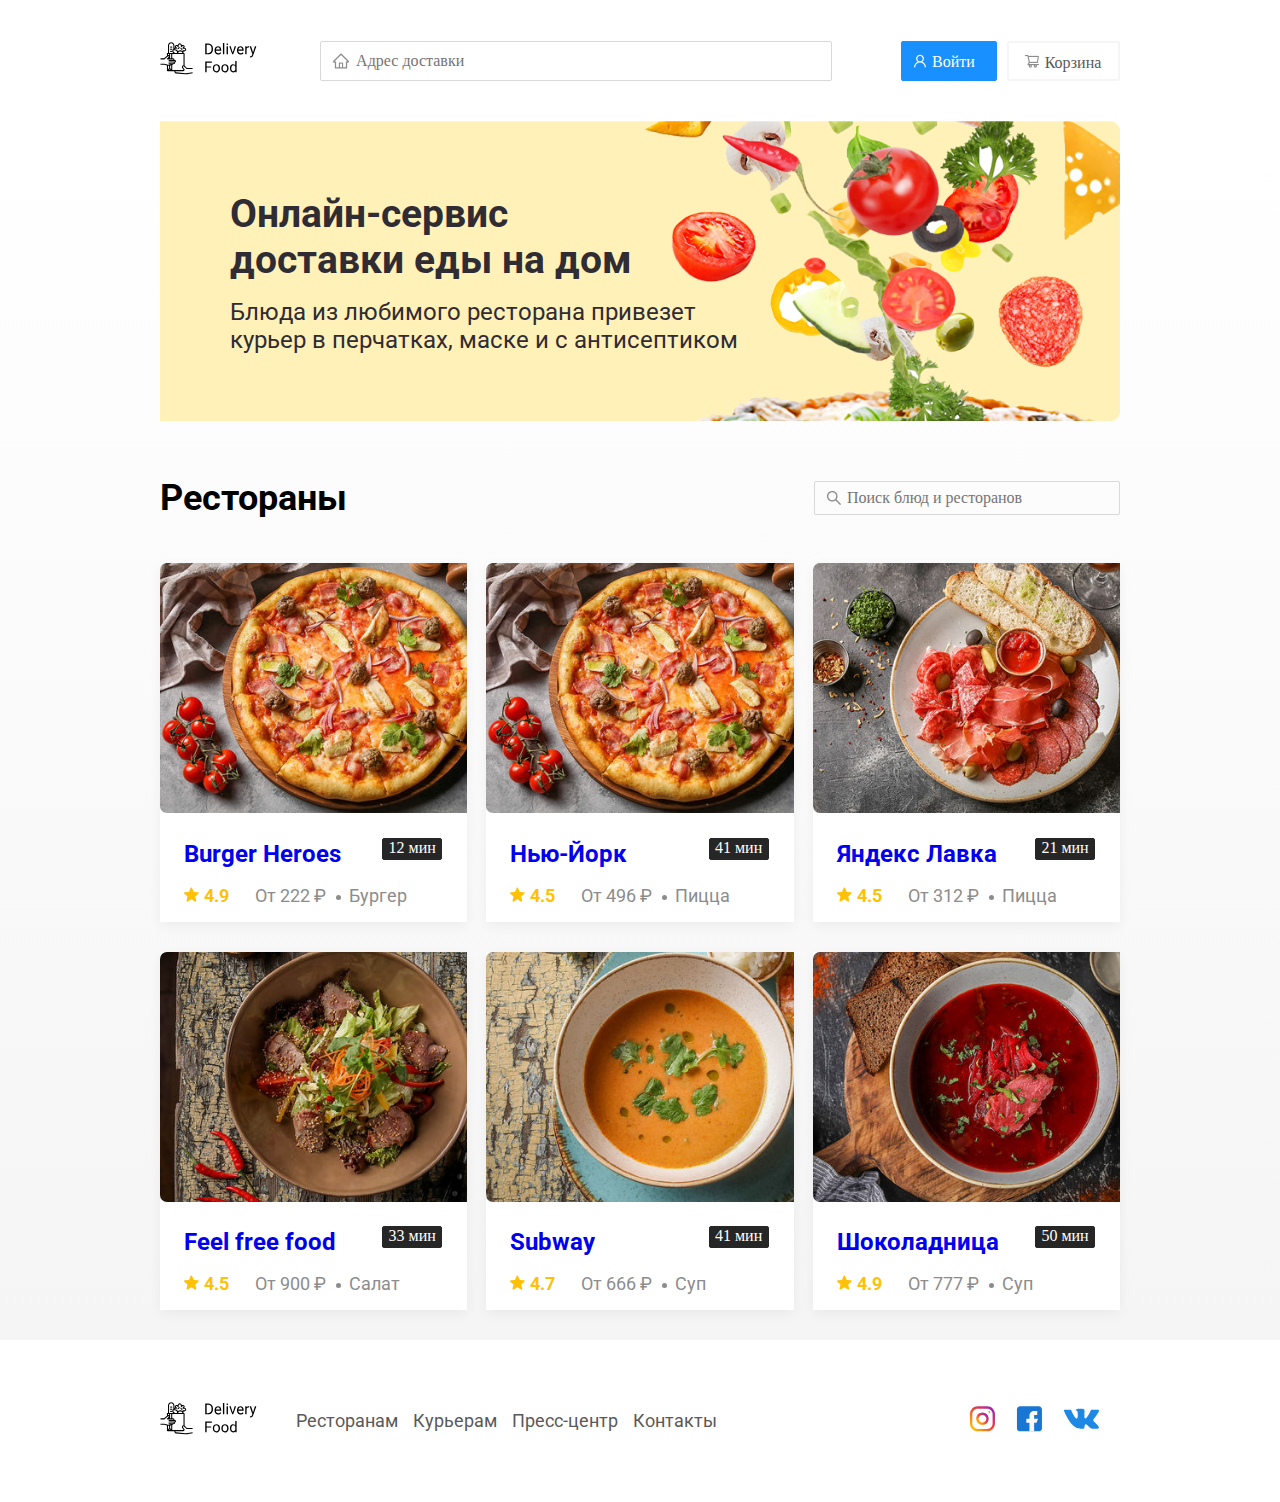
==== index.html @ 6ebc3831 "Add files via upload" ====
<!DOCTYPE html>
<html lang="en">

<head>
    <meta charset="UTF-8">
    <title>Delivery Food</title>
    <meta name="viewport" content="width=device-width, initial-scale=1.0">
    <link rel="stylesheet" href="css/normalize.css">
    <link rel="stylesheet" href="css/style.css">
    <link href="https://fonts.googleapis.com/css?family=Roboto:400,700&display=swap&subset=cyrillic" rel="stylesheet">


</head>

<body>
    <div class="container">
        <header class="header">
            <a href="/" target="_blank" rel="noopener noreferrer"><img src="images/logo.svg" alt="Delivery Food"
                    class="logo"></a>

            <input type="text" class="input-search" placeholder="Адрес доставки">
            <div class="buttons">
                <button class="button button-primary">Войти</button>
                <button class="button button-cart">Корзина</button>
            </div>
        </header>

    </div>

    <main class="main">
        <div class="container">

            <section class="intro">
                <h1 class="h1_intro">Онлайн-сервис<br>доставки еды на дом</h1>
                <h2 class="h2_intro">Блюда из любимого ресторана привезет курьер в перчатках, маске и с антисептиком
                </h2>

            </section>

            <section class="restaurants">
                <div class="heading">
                    <span class="heading_title">Рестораны</span>
                    <input class="heading_search" type="text" placeholder="Поиск блюд и ресторанов">
                </div>
                <div class="list">
                    <!-- Card -->
                    <a href="restaurant.html" class="card">
                        <img src="images/2.jpeg" alt="" class="img_card">

                        <div class="info">
                            <div class="order_title">Burger Heroes</div>
                            <div class="order_time">12 мин</div>
                        </div>

                        <div class="more_info">
                            <div class="score">4.9</div>
                            <div class="price">От 222 ₽</div>
                            <div class="type">Бургер</div>
                        </div>
                    </a>
                    <!-- Card -->

                    <!-- Card -->
                    <a href="restaurant.html" class="card">
                        <img src="images/2.jpeg" alt="" class="img_card">

                        <div class="info">
                            <div class="order_title">Нью-Йорк</div>
                            <div class="order_time">41 мин</div>
                        </div>

                        <div class="more_info">
                            <div class="score">4.5</div>
                            <div class="price">От 496 ₽</div>
                            <div class="type">Пицца</div>
                        </div>
                    </a>
                    <!-- Card -->

                    <!-- Card -->
                    <a href="restaurant.html" class="card">
                        <img src="images/5.jpeg" alt="" class="img_card">

                        <div class="info">
                            <div class="order_title">Яндекс Лавка</div>
                            <div class="order_time">21 мин</div>
                        </div>

                        <div class="more_info">
                            <div class="score">4.5</div>
                            <div class="price">От 312 ₽</div>
                            <div class="type">Пицца</div>
                        </div>
                    </a>
                    <!-- Card -->

                    <!-- Card -->
                    <a href="restaurant.html" class="card">
                        <img src="images/4.jpeg" alt="" class="img_card">

                        <div class="info">
                            <div class="order_title">Feel free food</div>
                            <div class="order_time">33 мин</div>
                        </div>

                        <div class="more_info">
                            <div class="score">4.5</div>
                            <div class="price">От 900 ₽</div>
                            <div class="type">Салат</div>
                        </div>
                    </a>
                    <!-- Card -->

                    <!-- Card -->
                    <a href="restaurant.html" class="card">
                        <img src="images/7.jpeg" alt="" class="img_card">

                        <div class="info">
                            <div class="order_title">Subway</div>
                            <div class="order_time">41 мин</div>
                        </div>

                        <div class="more_info">
                            <div class="score">4.7</div>
                            <div class="price">От 666 ₽</div>
                            <div class="type">Суп</div>
                        </div>
                    </a>
                    <!-- Card -->


                    <!-- Card -->
                    <a href="restaurant.html" class="card">
                        <img src="images/6.jpeg" alt="" class="img_card">

                        <div class="info">
                            <div class="order_title">Шоколадница</div>
                            <div class="order_time">50 мин</div>
                        </div>

                        <div class="more_info">
                            <div class="score">4.9</div>
                            <div class="price">От 777 ₽</div>
                            <div class="type">Суп</div>
                        </div>
                    </a>
                    <!-- Card -->

                </div>
            </section>
        </div>
    </main>


    <footer>
        <div class="container">
            <div class="footer_block">
                <div class="logo">
                    <img src="/images/logo.svg" alt="">
                </div>
                <div class="menu">
                    <ul class="footer_menu">
                        <li><a href="#" class="footer_link">Ресторанам</a></li>
                        <li><a href="#" class="footer_link">Курьерам</a></li>
                        <li><a href="#" class="footer_link">Пресс-центр</a></li>
                        <li><a href="#" class="footer_link">Контакты</a></li>
                    </ul>
                </div>
                <div class="social">

                    <a href="#" class="social_link"><img src="/images/instagram.svg"></a>
                    <a href="#" class="social_link"><img src="/images/fb.svg"></a>
                    <a href="#" class="social_link"><img src="/images/vk.svg"></a>

                </div>
            </div>
        </div>

    </footer>


    <script src="js/main.js"></script>
</body>

</html>
---- css/style.css ----
*,
*:after,
*:before {
    box-sizing: border-box;
}

h1,
h2,
ul,
li,
h3,
h4 {
    margin: 0;
    padding: 0;
    left: 0;
    right: 0;
    top: 0;
    bottom: 0;
}


body {
    font-family: SF Pro Display;
    font-style: normal;
    font-weight: normal;
}

.container {
    margin: 0 auto;
    max-width: 1200px;
}

.header {
    display: flex;
    align-items: center;
    justify-content: space-between;
    margin-top: 40px;
    margin-bottom: 40px;
}

.input-search {
    background: #fff;
    font-size: 16px;
    line-height: 24px;

    border: 1px solid #D9D9D9;
    border-radius: 2px;

    flex: 0.8;
    height: 40px;
    background: url(../images/home.png) no-repeat left 11px center;
    padding-left: 35px;
}

.buttons {
    margin-left: 10px;
    display: flex;
    align-items: center;
}

.button {

    box-sizing: border-box;
    height: 40px;
    background: #fff;
    border: 1px solid #d9d9d9;
    border-radius: 2px;
    padding: 8px 16px;
    box-shadow: 0px 0px 2px rgba(0, 0, 0, 0.00.15);
    color: #595959;
    line-height: 24px;
    font-size: 16px;
}


.button-primary-cart {
    width: 124px;
    background: #1890FF url(../images/whiteCart.svg) no-repeat right 16px center;
    border: 1px solid #1890ff;
    color: white;

    text-align: left;
}

.button-primary {
    width: 96px;
    background: #1890FF url(../images/login.png) no-repeat left 10px center;
    border: 1px solid #1890ff;
    color: white;
    padding-left: 25px;
}

.button-cart {
    width: 113px;
    background: white url(../images/cart.png) no-repeat left 15px center;
    border: 2px solid #F5F5F5;
    padding-left: 35px;
    margin-left: 10px;
}


/* Интро */

.intro {
    padding-left: 70px;
    padding-top: 70px;

    height: 300px;
    background: url(../images/bg.png) no-repeat;

    margin-bottom: 56px;
}

.h1_intro {

    color: #302C34;

    font-family: Roboto;

    font-weight: bold;
    font-size: 39px;
    line-height: 46px;
}

.h2_intro {
    color: #302C34;

    font-family: Roboto;

    font-weight: normal;
    font-size: 24px;
    line-height: 28px;

    max-width: 540px;
    margin-top: 15px;
}

/* Рестораны */

.main {
    background: linear-gradient(180deg, rgba(245, 245, 245, 0) 1.04%, #F5F5F5 100%);
}


.heading {
    display: flex;

    margin-bottom: 44px;
    align-items: center;

}

.heading_title {
    font-family: Roboto;

    font-weight: bold;
    font-size: 36px;
    line-height: 42px;
}

.heading_search {
    margin-left: auto;
    font-family: SF Pro Display;

    font-weight: normal;
    font-size: 16px;
    line-height: 24px;

    height: 34px;
    width: 306px;
    background: url(../images/search.png) no-repeat left 10px center;
    padding-left: 32px;

    border: 1px solid #D9D9D9;
    border-radius: 2px;

}

.heading_search:placeholder {
    color: #BFBFBF;
}

.list {
    display: flex;
    flex-wrap: wrap;
    justify-content: space-between;
}

.card:visited {
    color: black;
}

.card {
    overflow: hidden;
    flex-basis: 32%;
    background: #FFFFFF;
    box-shadow: 0px 4px 12px rgba(0, 0, 0, 0.05);
    margin-bottom: 30px;

    text-decoration: none;
}

.img_card {
    width: 384px;
    height: 250px;
    border-radius: 7px;
    overflow: hidden;
    object-fit: cover;
}

.info {
    margin-left: 24px;
    margin-top: 20px;
    display: flex;
    justify-content: space-between;
    margin-bottom: 10px;

}

.order_title {

    font-family: Roboto;

    font-weight: bold;
    font-size: 24px;
    line-height: 32px;

}

.order_title_reg {
    font-weight: normal;
}

.order_time {
    background-color: #262626;
    width: 60px;
    height: 22px;
    color: white;
    border-radius: 2px;
    border: 1px solid #262626;
    text-align: center;
    margin-right: 25px;
    padding-left: 2px;
    padding-right: 2px;
}

.card .more_info {
    margin-bottom: 10px;
}

.more_info {

    font-family: Roboto;

    font-size: 18px;
    line-height: 32px;

    margin-left: 24px;


    display: flex;
    width: 300px;

    align-items: center;
}

.score {
    font-weight: bold;
    background: url(../images/score.png) no-repeat left center;
    background-position-y: 7px;
    color: #FFC107;
    padding-left: 20px;
    margin-right: 26px;

}

.price {

    font-weight: normal;
    color: #8C8C8C;
    margin-right: 10px;
}

.type {
    font-weight: normal;
    color: #8C8C8C;

}

.type:before {
    content: "";
    height: 5px;
    width: 5px;
    background-color: #8C8C8C;
    display: inline-block;
    vertical-align: middle;
    border-radius: 50%;
    margin-right: 8px;

}


.footer_block {
    display: flex;
    justify-content: space-between;
    align-items: center;
}

li {
    list-style-type: none;
}

.footer_menu {
    display: flex;
    flex-direction: row;
}


.footer_menu li:hover {
    color: black;
}

.footer_link {
    text-decoration: none;
    font-family: Roboto;

    font-weight: normal;
    font-size: 18px;
    line-height: 21px;

    color: #595959;
    margin-right: 15px;

}

.menu {
    margin-right: auto;
    margin-left: 35px;
}

footer {
    padding: 60px 0;
}

.social {
    display: flex;
    align-items: center;

}

.social_link:not(last-child) {
    margin-right: 21px;
}

@media (max-width: 1366px) {
    .container {
        max-width: 960px;
    }

    .ingredients {
        width: 250px;
    }

    .intro {
        background-position: top right;

    }
}


@media (max-width: 992px) {
    .container {
        max-width: 750px;
    }

    .intro {
        background-position: top;
    }

    .card {
        flex-basis: 48%;
    }

    .footer_link {
        font-size: 16px;
    }

}


@media (max-width: 768px) {

    .container {
        max-width: 550px;
    }

    .card .score {
        flex-basis: 100%;

    }

    .more_info {
        flex-wrap: wrap;
    }

    .order_title {
        font-size: 20px;
    }

    .footer_menu {
        flex-wrap: wrap;
    }

    .h1_intro {
        font-size: 25px;
        line-height: 25px;
    }

    .h2_intro {
        font-size: 20px;
        max-width: 350px;
    }
}


@media (max-width: 578px) {

    .container {
        max-width: 90%;
    }

    .header {
        flex-wrap: wrap;
    }

    .input-search {
        margin-top: 15px;
        order: 5;
        flex: 1;
    }

    .card {
        flex-basis: 100%;
    }

    .img_card {
        width: 100%;
    }

    .intro {
        background-position: top;
        padding-left: 30px;
    }

    .heading_title {
        font-size: 20px;
    }

    .social {
        flex-direction: column;
    }

    .score {
        flex-basis: 0;
    }
}


@media (max-width: 400px) {

    .container {
        max-width: 90%;
    }

    .heading {
        flex-wrap: wrap;
    }

    .header {
        justify-content: center;
    }


    .logo {
        flex-basis: 100%;
        margin-bottom: 20px;
    }
}


.ingredients {
    font-family: Roboto;

    font-weight: normal;
    font-size: 18px;
    line-height: 21px;

    color: #8C8C8C;

    margin-left: 24px;
    margin-bottom: 10px;


}

.card_buttons {
    display: flex;
    margin-left: 24px;
    margin-bottom: 30px;
    align-items: center;
}

.price_cart {
    font-family: Roboto;
    font-weight: bold;
    font-size: 20px;
    line-height: 32px;
    color: #000000;
    margin-left: 32px;

}


.modal {
    display: none;

    position: fixed;
    top: 0;
    left: 0;
    width: 100%;
    height: 100%;
    background: rgba(0, 0, 0, 0.4);
    /* margin: 0 auto; */
}

.modal_dialog {
    max-width: 780px;
    width: 95%;
    /* min-height: 552px; */
    background: #FFFFFF;
    border-radius: 5px;
    margin: auto;
}

.modal_header {
    display: flex;
    justify-content: space-between;
    align-items: center;
    margin: 0 45px;
    margin-top: 40px;
    margin-bottom: 45px;
}

.modal_title {
    font-family: Roboto;
    font-weight: bold;
    font-size: 36px;
    line-height: 42px;

}

.modal_minus,
.modal_plus {
    width: 40px;
    height: 32px;
    background: #FFFFFF;
    border: 1px solid #40A9FF;
    box-sizing: border-box;
    border-radius: 2px;

    color: #40A9FF;
    font-weight: normal;
    font-size: 14px;
    line-height: 22px;
}

.modal_item {
    display: flex;
    /* align-items: flex-start; */
    /* justify-content: space-between; */
    justify-content: space-between;
    margin: 0 45px;

    padding-bottom: 8px;
    border-bottom: 1px solid #D9D9D9;

    margin-bottom: 18px;
}

.modal_item_countBlock {
    display: flex;
    align-items: center;
}

.modal_item_count {
    margin: 0 13px;
    font-size: 16px;
    line-height: 24px;
}


.modal_item_name {
    font-family: Roboto;
    font-weight: normal;
    font-size: 18px;
    line-height: 32px;

    color: #000000;

}

.modal_item:after {
    background: #D9D9D9;
    height: 20px;

}

.modal_item_price {
    font-family: Roboto;
    font-weight: bold;
    font-size: 20px;
    line-height: 32px;

    margin-left: auto;
    margin-right: 47px;
}

.modal_buttons {
    display: flex;
    align-items: center;
    justify-content: space-between;

    margin: 0 45px;
    margin-top: 50px;
    margin-bottom: 41px;
}

.modal_allPrice {
    color: #FAFAFA;
    font-family: Roboto;
    font-weight: bold;
    font-size: 20px;
    line-height: 23px;

    padding: 15px 20px;
    background-color: #262626;
    border-radius: 5px;
    /* text-align: center; */
    /* margin: auto; */

}

.button-order {

    font-weight: normal;
    font-size: 16px;
    line-height: 24px;

    background: #1890FF;
    border-radius: 2px;
    width: 149px;
    color: white;

    margin-left: auto;
    margin-right: 18px;
}

.button-close {
    font-size: 16px;
    line-height: 24px;
    color: #595959;
}

.is-open {
    display: flex;
}

.is-close {
    display: none;
}
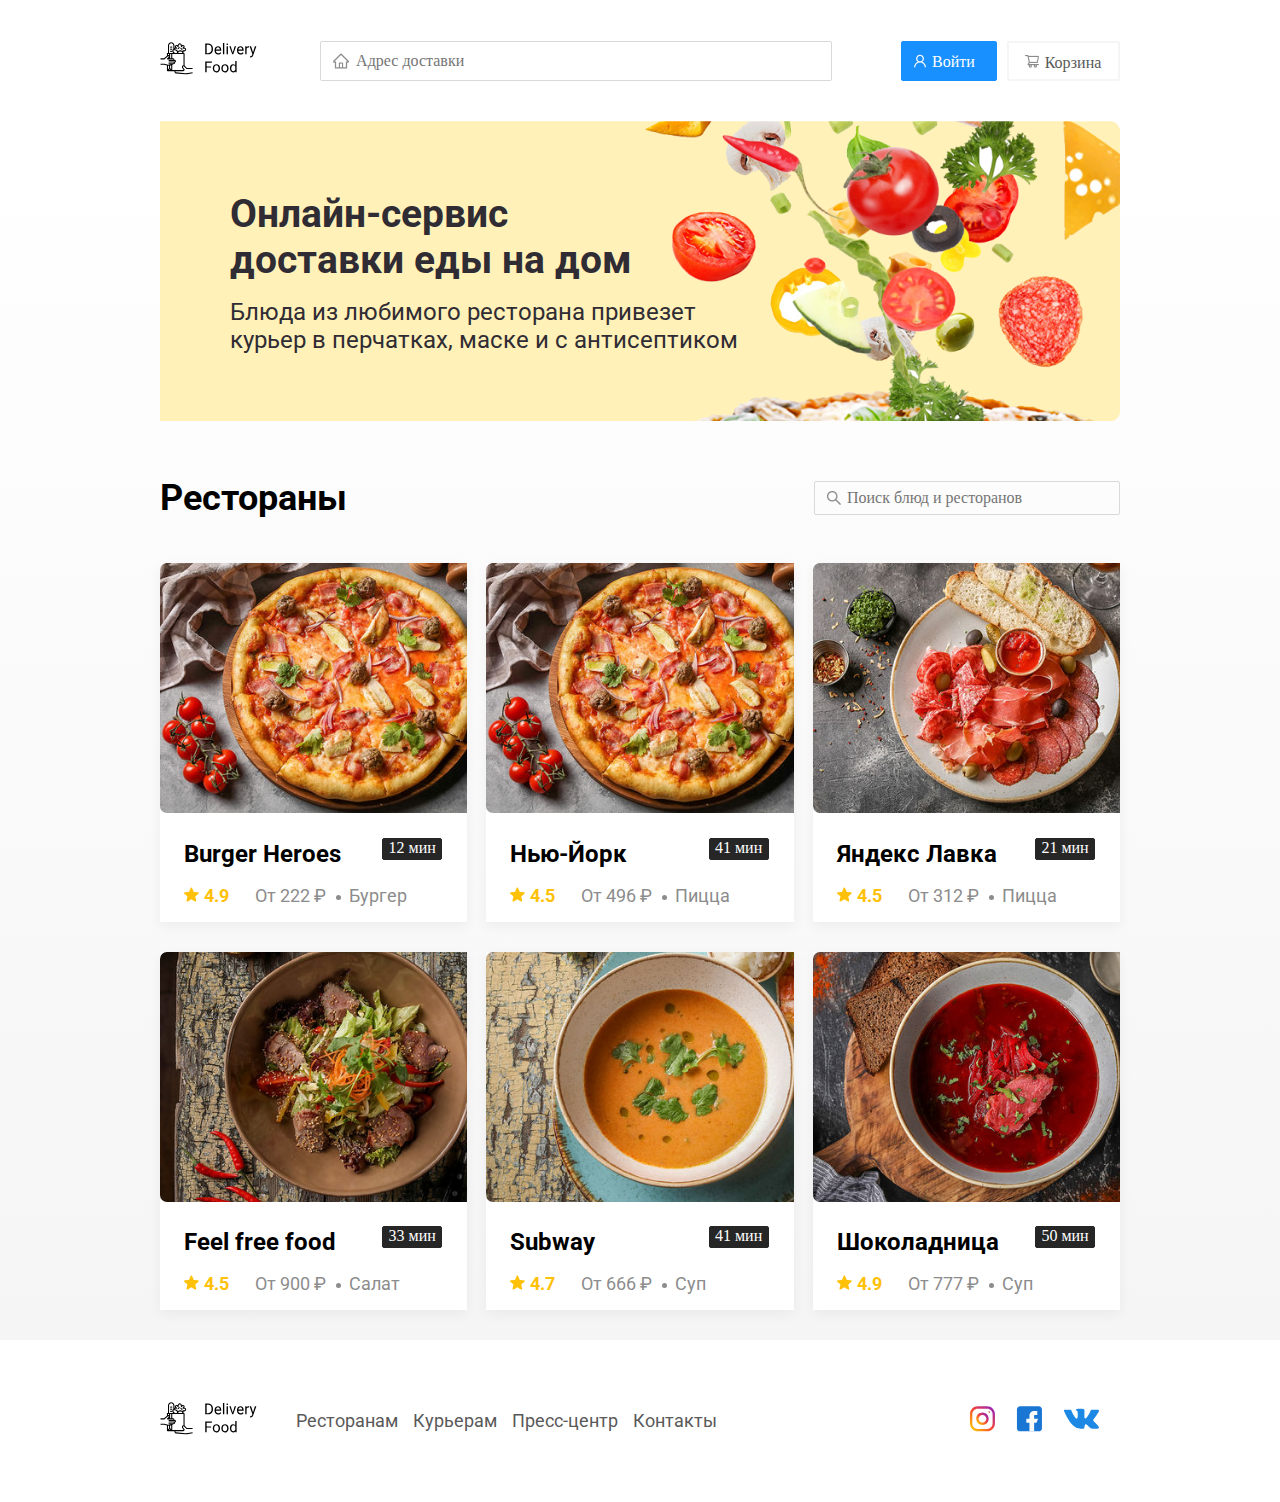
==== commit 0ebd59b7: "Update index.html" ====
--- a/index.html
+++ b/index.html
@@ -15,7 +15,7 @@
 <body>
     <div class="container">
         <header class="header">
-            <a href="/" target="_blank" rel="noopener noreferrer"><img src="images/logo.svg" alt="Delivery Food"
+            <a href="/index.html" target="_blank" rel="noopener noreferrer"><img src="images/logo.svg" alt="Delivery Food"
                     class="logo"></a>
 
             <input type="text" class="input-search" placeholder="Адрес доставки">
@@ -182,4 +182,4 @@
     <script src="js/main.js"></script>
 </body>
 
-</html>+</html>
--- a/css/style.css
+++ b/css/style.css
@@ -196,7 +196,7 @@
     background: #FFFFFF;
     box-shadow: 0px 4px 12px rgba(0, 0, 0, 0.05);
     margin-bottom: 30px;
-
+    color: black;
     text-decoration: none;
 }
 
@@ -677,4 +677,4 @@
 
 .is-close {
     display: none;
-}+}
